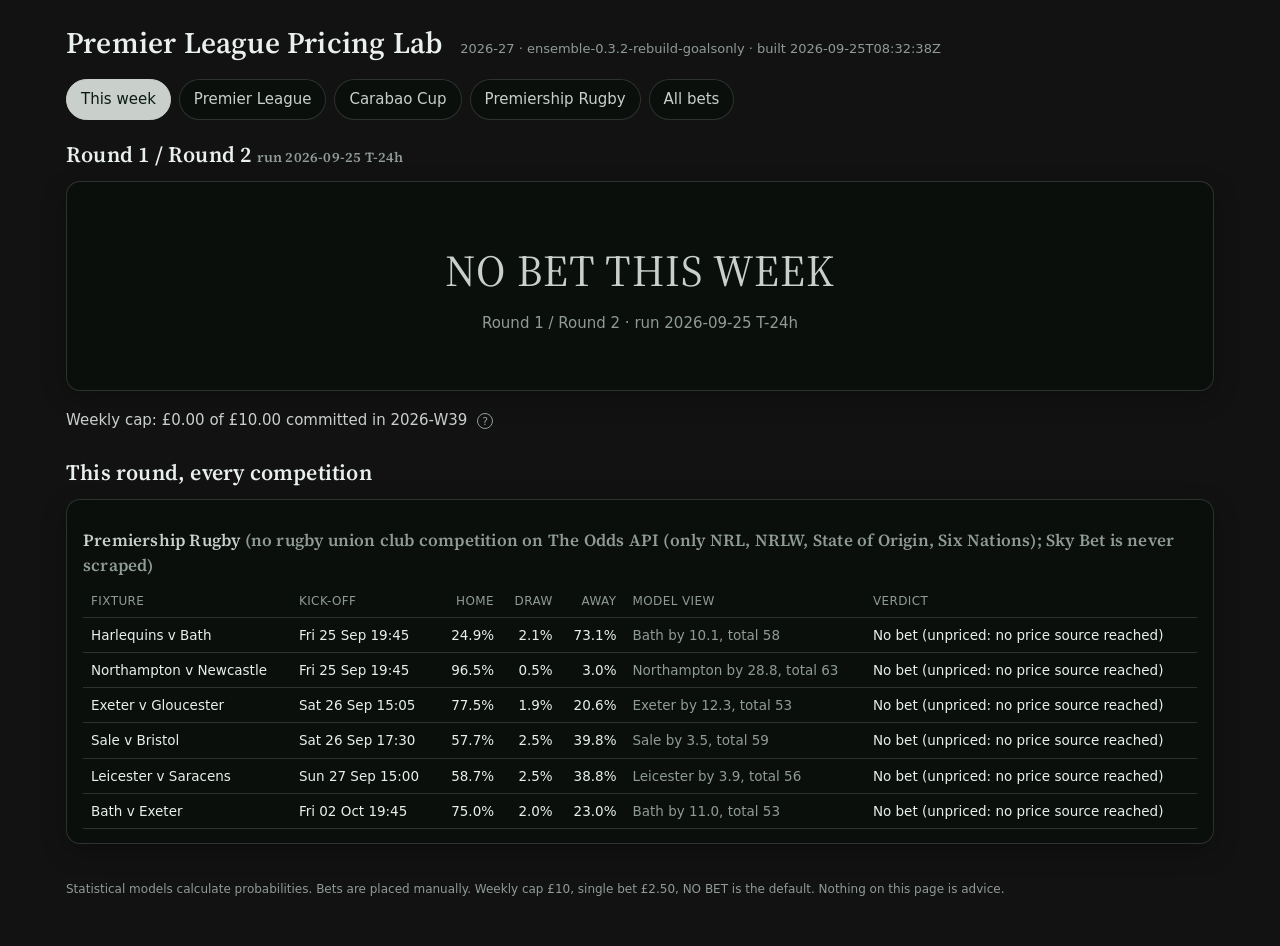
==== index.html @ 46e71b4b "Site build 2026-09-25 T-24h r3" ====
<!doctype html><html lang="en"><head><meta charset="utf-8"><meta name="viewport" content="width=device-width,initial-scale=1,viewport-fit=cover">
<title>This week · Pricing Lab</title><link rel="preconnect" href="https://fonts.googleapis.com"><link rel="preconnect" href="https://fonts.gstatic.com" crossorigin>
<link href="https://fonts.googleapis.com/css2?family=Source+Serif+4:wght@400;600&display=swap" rel="stylesheet"><link rel="stylesheet" href="styles.css">
<link rel="manifest" href="manifest.webmanifest"><meta name="theme-color" content="#0d2318"></head><body><div class="wrap">
<header><h1>Premier League Pricing Lab</h1><span class="sub">2026-27 · ensemble-0.3.2-rebuild-goalsonly · built 2026-09-25T08:32:38Z</span></header>
<nav class="top"><a href="index.html" class="active">This week</a><a href="premier-league.html" class="">Premier League</a><a href="carabao-cup.html" class="">Carabao Cup</a><a href="premiership-rugby.html" class="">Premiership Rugby</a><a href="all-bets.html" class="">All bets</a></nav><h2 class="front-title">Round 1 / Round 2 <span class="dim" style="font-size:14px">run 2026-09-25 T-24h</span></h2><div class="card nobet"><div class="nobet-big">NO BET THIS WEEK</div><div class="nobet-sub">Round 1 / Round 2 · run 2026-09-25 T-24h</div></div><p class="capline">Weekly cap: £0.00 of £10.00 committed in 2026-W39 <span class="help" data-tip="GBP 10 across all competitions per week, GBP 2.50 per strict bet. NO BET is the default.">?</span></p><h2>This round, every competition</h2><div class="card"><h3>Premiership Rugby <span class="dim">(no rugby union club competition on The Odds API (only NRL, NRLW, State of Origin, Six Nations); Sky Bet is never scraped)</span></h3><div class="scroll"><table><thead><tr><th>Fixture</th><th>Kick-off</th><th class="num">Home</th><th class="num">Draw</th><th class="num">Away</th><th>Model view</th><th>Verdict</th></tr></thead><tbody><tr><td>Harlequins v Bath</td><td>Fri 25 Sep 19:45</td><td class="num">24.9%</td><td class="num">2.1%</td><td class="num">73.1%</td><td class="dim">Bath by 10.1, total 58</td><td>No bet (unpriced: no price source reached)</td></tr><tr><td>Northampton v Newcastle</td><td>Fri 25 Sep 19:45</td><td class="num">96.5%</td><td class="num">0.5%</td><td class="num">3.0%</td><td class="dim">Northampton by 28.8, total 63</td><td>No bet (unpriced: no price source reached)</td></tr><tr><td>Exeter v Gloucester</td><td>Sat 26 Sep 15:05</td><td class="num">77.5%</td><td class="num">1.9%</td><td class="num">20.6%</td><td class="dim">Exeter by 12.3, total 53</td><td>No bet (unpriced: no price source reached)</td></tr><tr><td>Sale v Bristol</td><td>Sat 26 Sep 17:30</td><td class="num">57.7%</td><td class="num">2.5%</td><td class="num">39.8%</td><td class="dim">Sale by 3.5, total 59</td><td>No bet (unpriced: no price source reached)</td></tr><tr><td>Leicester v Saracens</td><td>Sun 27 Sep 15:00</td><td class="num">58.7%</td><td class="num">2.5%</td><td class="num">38.8%</td><td class="dim">Leicester by 3.9, total 56</td><td>No bet (unpriced: no price source reached)</td></tr><tr><td>Bath v Exeter</td><td>Fri 02 Oct 19:45</td><td class="num">75.0%</td><td class="num">2.0%</td><td class="num">23.0%</td><td class="dim">Bath by 11.0, total 53</td><td>No bet (unpriced: no price source reached)</td></tr></tbody></table></div></div>
<footer>Statistical models calculate probabilities. Bets are placed manually. Weekly cap £10, single bet £2.50, NO BET is the default. Nothing on this page is advice.</footer>
</div><script src="app.js"></script></body></html>
---- styles.css ----
:root{--bg:#0d2318;--glow:#1f7a4d;--card:rgba(8,14,11,.72);--card2:rgba(20,28,24,.85);--silver:#c9cfcb;--silver-dim:#8f9b95;--line:rgba(201,207,203,.18);
--green:#2ecc71;--amber:#f0b429;--grey:#6c7a74;--red:#e0604f;--ink:#e9efec;--serif:'Source Serif 4',Georgia,serif;--sans:system-ui,-apple-system,'Segoe UI',sans-serif}
*{box-sizing:border-box}html{color-scheme:dark}
body{margin:0;background:var(--bg) radial-gradient(1200px 600px at 20% -10%,rgba(46,204,113,.28),transparent 60%),
radial-gradient(900px 500px at 100% 20%,rgba(31,122,77,.35),transparent 60%);background-attachment:fixed;color:var(--ink);font:15px/1.5 var(--sans);padding-block:env(safe-area-inset-top,0px) env(safe-area-inset-bottom,0px)}
.wrap{max-width:1180px;margin:0 auto;padding:20px 16px 48px}
h1,h2,h3{font-family:var(--serif);font-weight:600;letter-spacing:.2px;margin:0}
h1{font-size:30px}h2{font-size:22px;margin:24px 0 10px}h3{font-size:17px;margin:14px 0 6px;color:var(--silver)}
header{display:flex;flex-wrap:wrap;align-items:baseline;gap:8px 18px;margin-bottom:14px}
header .sub{color:var(--silver-dim);font-size:13px}
nav.top{display:flex;flex-wrap:wrap;gap:8px;margin:10px 0 18px}
nav.top a{color:var(--silver);text-decoration:none;padding:8px 14px;border:1px solid var(--line);border-radius:999px;background:var(--card)}
nav.top a.active{background:var(--silver);color:#0b1a12;border-color:var(--silver)}
.tabs{display:flex;flex-wrap:wrap;gap:6px;border-bottom:1px solid var(--line);padding-bottom:8px;margin-bottom:16px}
.tabs button{background:transparent;border:1px solid transparent;color:var(--silver-dim);font:inherit;padding:6px 12px;border-radius:8px;cursor:pointer}
.tabs button.active{color:var(--ink);border-color:var(--line);background:var(--card2)}
.panel{display:none}.panel.active{display:block}
.card{background:var(--card);border:1px solid var(--line);border-radius:14px;padding:14px 16px;margin:10px 0;box-shadow:0 8px 24px rgba(0,0,0,.25)}
.grid{display:grid;grid-template-columns:repeat(auto-fill,minmax(300px,1fr));gap:12px}
.fixture{display:grid;grid-template-columns:1fr auto 1fr;align-items:center;gap:8px;text-align:center}
.team{display:flex;flex-direction:column;align-items:center;gap:6px;font-family:var(--serif);font-size:16px}
.crest{width:56px;height:56px;object-fit:contain;filter:drop-shadow(0 2px 6px rgba(0,0,0,.5))}
.badge{width:56px;height:56px;border-radius:50%;background:var(--card2);border:1px solid var(--line);display:grid;place-items:center;font-family:var(--serif);color:var(--silver)}
.ko{color:var(--silver-dim);font-size:12px}
.probs{display:flex;justify-content:space-around;margin-top:10px;font-variant-numeric:tabular-nums}
.probs div{text-align:center}.probs .lbl{font-size:11px;color:var(--silver-dim);letter-spacing:.5px;text-transform:uppercase}
.probs .v{font-size:18px;font-family:var(--serif)}.probs .o{font-size:12px;color:var(--silver-dim)}
.verdict{margin-top:10px;padding:8px 10px;border-radius:10px;font-size:13px;border:1px solid var(--line);background:rgba(108,122,116,.18);color:var(--silver)}
.verdict.strict{background:rgba(46,204,113,.16);border-color:rgba(46,204,113,.55);color:#dff8e8}
.verdict.fun{background:rgba(46,204,113,.10);border-color:rgba(46,204,113,.35);color:#dff8e8}
.verdict.kill{background:rgba(240,180,41,.14);border-color:rgba(240,180,41,.55);color:#fff1cc}
.verdict b{font-weight:600}.tag{display:inline-block;font-size:11px;padding:1px 7px;border-radius:999px;border:1px solid var(--line);color:var(--silver-dim);margin-left:6px;vertical-align:middle}
.betcard{border-left:4px solid var(--green)}
table{width:100%;border-collapse:collapse;font-size:13.5px;font-variant-numeric:tabular-nums}
th,td{padding:7px 8px;border-bottom:1px solid var(--line);text-align:left;vertical-align:top}th{color:var(--silver-dim);font-weight:500;font-size:12px;letter-spacing:.4px;text-transform:uppercase}
td.num,th.num{text-align:right}.scroll{overflow-x:auto}
.help{display:inline-grid;place-items:center;width:16px;height:16px;border-radius:50%;border:1px solid var(--silver-dim);color:var(--silver-dim);font-size:11px;margin-left:5px;cursor:help;position:relative;vertical-align:middle}
.help:hover::after{content:attr(data-tip);position:absolute;left:20px;top:-6px;z-index:5;width:260px;background:#0b1a12;border:1px solid var(--line);border-radius:8px;padding:8px 10px;font-size:12px;line-height:1.4;color:var(--ink);text-align:left;font-weight:400}
.pos{color:var(--green)}.neg{color:var(--red)}.dim{color:var(--silver-dim)}
.stat{display:flex;flex-wrap:wrap;gap:12px}.stat .card{flex:1 1 160px;margin:0}.stat .k{font-size:12px;color:var(--silver-dim);text-transform:uppercase;letter-spacing:.4px}.stat .v{font-family:var(--serif);font-size:24px}
.meter{height:10px;border-radius:6px;background:rgba(201,207,203,.12);overflow:hidden;margin-top:6px}.meter i{display:block;height:100%;background:var(--green)}
svg.chart{width:100%;height:auto;max-width:720px}
.front-title{margin-top:6px}.front-grid{grid-template-columns:repeat(auto-fill,minmax(340px,1fr))}
.front-card{padding:18px 20px}.front-card.strict{border-color:rgba(46,204,113,.55);background:linear-gradient(180deg,rgba(46,204,113,.12),var(--card))}
.front-card.fun{border-color:rgba(46,204,113,.35)}.front-card.kill{border-color:rgba(240,180,41,.55);background:linear-gradient(180deg,rgba(240,180,41,.10),var(--card))}
.front-kind{font-size:12px;letter-spacing:1.2px;text-transform:uppercase;color:var(--silver);font-weight:600}
.front-fixture{display:flex;align-items:center;gap:10px;font-family:var(--serif);font-size:22px;margin:10px 0 2px}
.front-pick{font-family:var(--serif);font-size:30px;margin:8px 0 6px}
.front-row{display:flex;flex-wrap:wrap;gap:8px 22px;font-size:15px;margin-top:6px}.front-row b{font-family:var(--serif);font-size:19px}
.nobet{text-align:center;padding:56px 20px}.nobet-big{font-family:var(--serif);font-size:44px;letter-spacing:1px;color:var(--silver)}.nobet-sub{color:var(--silver-dim);margin-top:8px;font-size:15px}
.capline{color:var(--silver);margin-top:18px}
@media (max-width:520px){.front-pick{font-size:24px}.nobet-big{font-size:32px}}
footer{margin-top:36px;color:var(--silver-dim);font-size:12px}
@media (max-width:520px){.fixture{grid-template-columns:1fr auto 1fr}.crest,.badge{width:44px;height:44px}}
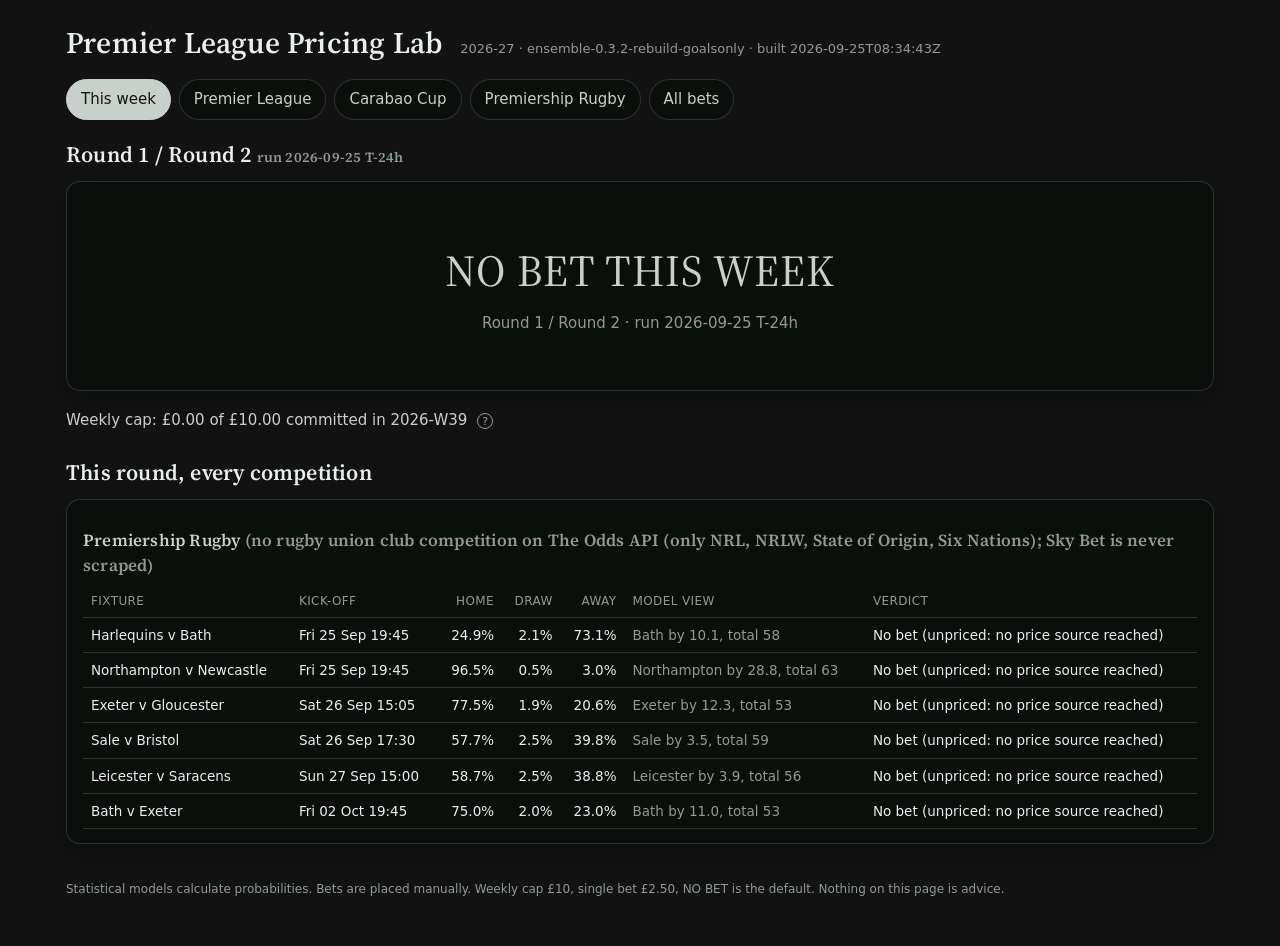
==== commit 02e77574: "Site build 2026-09-25T08:34:43Z" ====
--- a/index.html
+++ b/index.html
@@ -2,7 +2,7 @@
 <title>This week · Pricing Lab</title><link rel="preconnect" href="https://fonts.googleapis.com"><link rel="preconnect" href="https://fonts.gstatic.com" crossorigin>
 <link href="https://fonts.googleapis.com/css2?family=Source+Serif+4:wght@400;600&display=swap" rel="stylesheet"><link rel="stylesheet" href="styles.css">
 <link rel="manifest" href="manifest.webmanifest"><meta name="theme-color" content="#0d2318"></head><body><div class="wrap">
-<header><h1>Premier League Pricing Lab</h1><span class="sub">2026-27 · ensemble-0.3.2-rebuild-goalsonly · built 2026-09-25T08:32:38Z</span></header>
+<header><h1>Premier League Pricing Lab</h1><span class="sub">2026-27 · ensemble-0.3.2-rebuild-goalsonly · built 2026-09-25T08:34:43Z</span></header>
 <nav class="top"><a href="index.html" class="active">This week</a><a href="premier-league.html" class="">Premier League</a><a href="carabao-cup.html" class="">Carabao Cup</a><a href="premiership-rugby.html" class="">Premiership Rugby</a><a href="all-bets.html" class="">All bets</a></nav><h2 class="front-title">Round 1 / Round 2 <span class="dim" style="font-size:14px">run 2026-09-25 T-24h</span></h2><div class="card nobet"><div class="nobet-big">NO BET THIS WEEK</div><div class="nobet-sub">Round 1 / Round 2 · run 2026-09-25 T-24h</div></div><p class="capline">Weekly cap: £0.00 of £10.00 committed in 2026-W39 <span class="help" data-tip="GBP 10 across all competitions per week, GBP 2.50 per strict bet. NO BET is the default.">?</span></p><h2>This round, every competition</h2><div class="card"><h3>Premiership Rugby <span class="dim">(no rugby union club competition on The Odds API (only NRL, NRLW, State of Origin, Six Nations); Sky Bet is never scraped)</span></h3><div class="scroll"><table><thead><tr><th>Fixture</th><th>Kick-off</th><th class="num">Home</th><th class="num">Draw</th><th class="num">Away</th><th>Model view</th><th>Verdict</th></tr></thead><tbody><tr><td>Harlequins v Bath</td><td>Fri 25 Sep 19:45</td><td class="num">24.9%</td><td class="num">2.1%</td><td class="num">73.1%</td><td class="dim">Bath by 10.1, total 58</td><td>No bet (unpriced: no price source reached)</td></tr><tr><td>Northampton v Newcastle</td><td>Fri 25 Sep 19:45</td><td class="num">96.5%</td><td class="num">0.5%</td><td class="num">3.0%</td><td class="dim">Northampton by 28.8, total 63</td><td>No bet (unpriced: no price source reached)</td></tr><tr><td>Exeter v Gloucester</td><td>Sat 26 Sep 15:05</td><td class="num">77.5%</td><td class="num">1.9%</td><td class="num">20.6%</td><td class="dim">Exeter by 12.3, total 53</td><td>No bet (unpriced: no price source reached)</td></tr><tr><td>Sale v Bristol</td><td>Sat 26 Sep 17:30</td><td class="num">57.7%</td><td class="num">2.5%</td><td class="num">39.8%</td><td class="dim">Sale by 3.5, total 59</td><td>No bet (unpriced: no price source reached)</td></tr><tr><td>Leicester v Saracens</td><td>Sun 27 Sep 15:00</td><td class="num">58.7%</td><td class="num">2.5%</td><td class="num">38.8%</td><td class="dim">Leicester by 3.9, total 56</td><td>No bet (unpriced: no price source reached)</td></tr><tr><td>Bath v Exeter</td><td>Fri 02 Oct 19:45</td><td class="num">75.0%</td><td class="num">2.0%</td><td class="num">23.0%</td><td class="dim">Bath by 11.0, total 53</td><td>No bet (unpriced: no price source reached)</td></tr></tbody></table></div></div>
 <footer>Statistical models calculate probabilities. Bets are placed manually. Weekly cap £10, single bet £2.50, NO BET is the default. Nothing on this page is advice.</footer>
 </div><script src="app.js"></script></body></html>
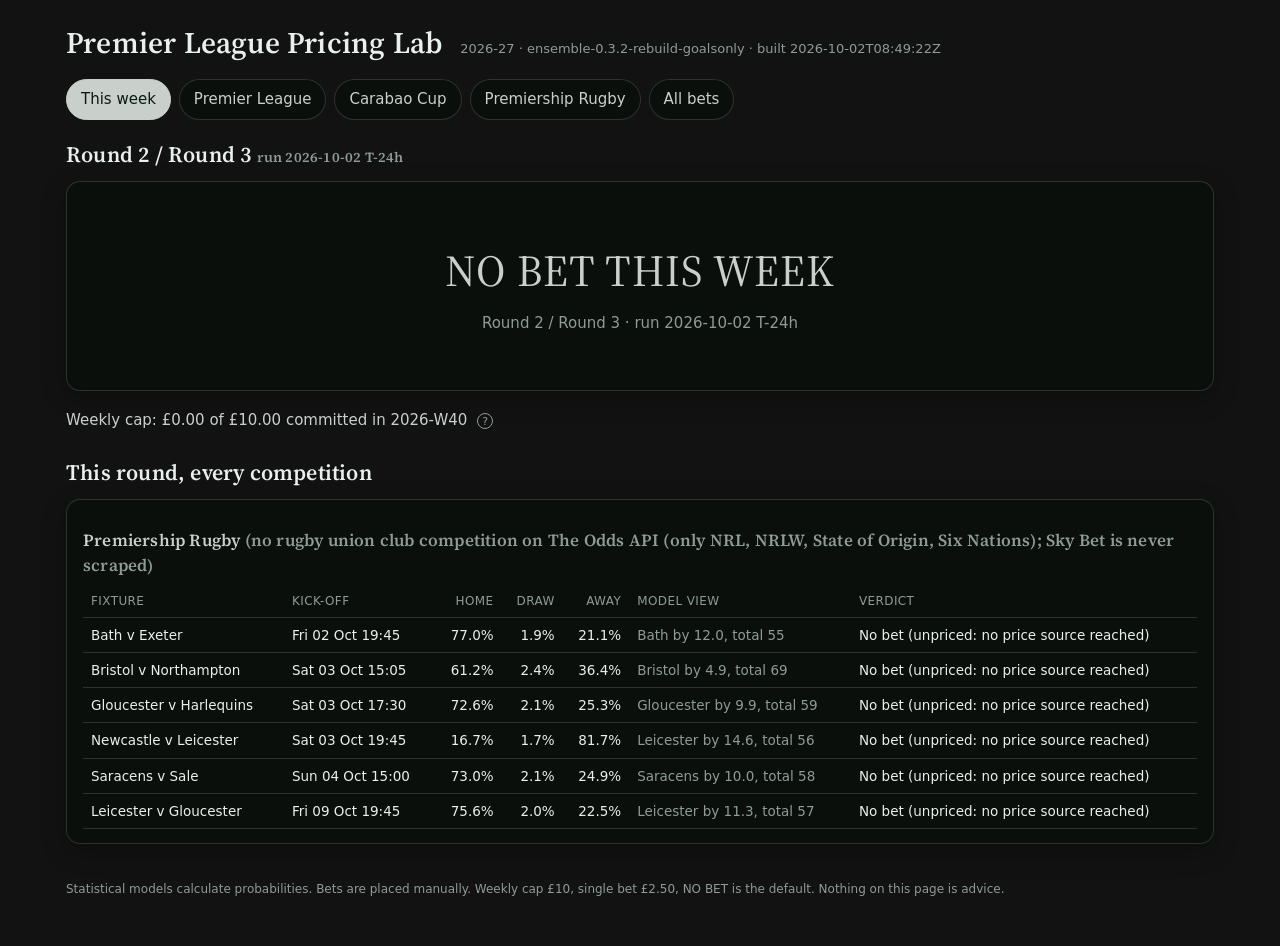
==== commit 129d37ed: "Site build 2026-10-02 T-24h r4" ====
--- a/index.html
+++ b/index.html
@@ -2,7 +2,7 @@
 <title>This week · Pricing Lab</title><link rel="preconnect" href="https://fonts.googleapis.com"><link rel="preconnect" href="https://fonts.gstatic.com" crossorigin>
 <link href="https://fonts.googleapis.com/css2?family=Source+Serif+4:wght@400;600&display=swap" rel="stylesheet"><link rel="stylesheet" href="styles.css">
 <link rel="manifest" href="manifest.webmanifest"><meta name="theme-color" content="#0d2318"></head><body><div class="wrap">
-<header><h1>Premier League Pricing Lab</h1><span class="sub">2026-27 · ensemble-0.3.2-rebuild-goalsonly · built 2026-09-25T08:34:43Z</span></header>
-<nav class="top"><a href="index.html" class="active">This week</a><a href="premier-league.html" class="">Premier League</a><a href="carabao-cup.html" class="">Carabao Cup</a><a href="premiership-rugby.html" class="">Premiership Rugby</a><a href="all-bets.html" class="">All bets</a></nav><h2 class="front-title">Round 1 / Round 2 <span class="dim" style="font-size:14px">run 2026-09-25 T-24h</span></h2><div class="card nobet"><div class="nobet-big">NO BET THIS WEEK</div><div class="nobet-sub">Round 1 / Round 2 · run 2026-09-25 T-24h</div></div><p class="capline">Weekly cap: £0.00 of £10.00 committed in 2026-W39 <span class="help" data-tip="GBP 10 across all competitions per week, GBP 2.50 per strict bet. NO BET is the default.">?</span></p><h2>This round, every competition</h2><div class="card"><h3>Premiership Rugby <span class="dim">(no rugby union club competition on The Odds API (only NRL, NRLW, State of Origin, Six Nations); Sky Bet is never scraped)</span></h3><div class="scroll"><table><thead><tr><th>Fixture</th><th>Kick-off</th><th class="num">Home</th><th class="num">Draw</th><th class="num">Away</th><th>Model view</th><th>Verdict</th></tr></thead><tbody><tr><td>Harlequins v Bath</td><td>Fri 25 Sep 19:45</td><td class="num">24.9%</td><td class="num">2.1%</td><td class="num">73.1%</td><td class="dim">Bath by 10.1, total 58</td><td>No bet (unpriced: no price source reached)</td></tr><tr><td>Northampton v Newcastle</td><td>Fri 25 Sep 19:45</td><td class="num">96.5%</td><td class="num">0.5%</td><td class="num">3.0%</td><td class="dim">Northampton by 28.8, total 63</td><td>No bet (unpriced: no price source reached)</td></tr><tr><td>Exeter v Gloucester</td><td>Sat 26 Sep 15:05</td><td class="num">77.5%</td><td class="num">1.9%</td><td class="num">20.6%</td><td class="dim">Exeter by 12.3, total 53</td><td>No bet (unpriced: no price source reached)</td></tr><tr><td>Sale v Bristol</td><td>Sat 26 Sep 17:30</td><td class="num">57.7%</td><td class="num">2.5%</td><td class="num">39.8%</td><td class="dim">Sale by 3.5, total 59</td><td>No bet (unpriced: no price source reached)</td></tr><tr><td>Leicester v Saracens</td><td>Sun 27 Sep 15:00</td><td class="num">58.7%</td><td class="num">2.5%</td><td class="num">38.8%</td><td class="dim">Leicester by 3.9, total 56</td><td>No bet (unpriced: no price source reached)</td></tr><tr><td>Bath v Exeter</td><td>Fri 02 Oct 19:45</td><td class="num">75.0%</td><td class="num">2.0%</td><td class="num">23.0%</td><td class="dim">Bath by 11.0, total 53</td><td>No bet (unpriced: no price source reached)</td></tr></tbody></table></div></div>
+<header><h1>Premier League Pricing Lab</h1><span class="sub">2026-27 · ensemble-0.3.2-rebuild-goalsonly · built 2026-10-02T08:49:22Z</span></header>
+<nav class="top"><a href="index.html" class="active">This week</a><a href="premier-league.html" class="">Premier League</a><a href="carabao-cup.html" class="">Carabao Cup</a><a href="premiership-rugby.html" class="">Premiership Rugby</a><a href="all-bets.html" class="">All bets</a></nav><h2 class="front-title">Round 2 / Round 3 <span class="dim" style="font-size:14px">run 2026-10-02 T-24h</span></h2><div class="card nobet"><div class="nobet-big">NO BET THIS WEEK</div><div class="nobet-sub">Round 2 / Round 3 · run 2026-10-02 T-24h</div></div><p class="capline">Weekly cap: £0.00 of £10.00 committed in 2026-W40 <span class="help" data-tip="GBP 10 across all competitions per week, GBP 2.50 per strict bet. NO BET is the default.">?</span></p><h2>This round, every competition</h2><div class="card"><h3>Premiership Rugby <span class="dim">(no rugby union club competition on The Odds API (only NRL, NRLW, State of Origin, Six Nations); Sky Bet is never scraped)</span></h3><div class="scroll"><table><thead><tr><th>Fixture</th><th>Kick-off</th><th class="num">Home</th><th class="num">Draw</th><th class="num">Away</th><th>Model view</th><th>Verdict</th></tr></thead><tbody><tr><td>Bath v Exeter</td><td>Fri 02 Oct 19:45</td><td class="num">77.0%</td><td class="num">1.9%</td><td class="num">21.1%</td><td class="dim">Bath by 12.0, total 55</td><td>No bet (unpriced: no price source reached)</td></tr><tr><td>Bristol v Northampton</td><td>Sat 03 Oct 15:05</td><td class="num">61.2%</td><td class="num">2.4%</td><td class="num">36.4%</td><td class="dim">Bristol by 4.9, total 69</td><td>No bet (unpriced: no price source reached)</td></tr><tr><td>Gloucester v Harlequins</td><td>Sat 03 Oct 17:30</td><td class="num">72.6%</td><td class="num">2.1%</td><td class="num">25.3%</td><td class="dim">Gloucester by 9.9, total 59</td><td>No bet (unpriced: no price source reached)</td></tr><tr><td>Newcastle v Leicester</td><td>Sat 03 Oct 19:45</td><td class="num">16.7%</td><td class="num">1.7%</td><td class="num">81.7%</td><td class="dim">Leicester by 14.6, total 56</td><td>No bet (unpriced: no price source reached)</td></tr><tr><td>Saracens v Sale</td><td>Sun 04 Oct 15:00</td><td class="num">73.0%</td><td class="num">2.1%</td><td class="num">24.9%</td><td class="dim">Saracens by 10.0, total 58</td><td>No bet (unpriced: no price source reached)</td></tr><tr><td>Leicester v Gloucester</td><td>Fri 09 Oct 19:45</td><td class="num">75.6%</td><td class="num">2.0%</td><td class="num">22.5%</td><td class="dim">Leicester by 11.3, total 57</td><td>No bet (unpriced: no price source reached)</td></tr></tbody></table></div></div>
 <footer>Statistical models calculate probabilities. Bets are placed manually. Weekly cap £10, single bet £2.50, NO BET is the default. Nothing on this page is advice.</footer>
 </div><script src="app.js"></script></body></html>
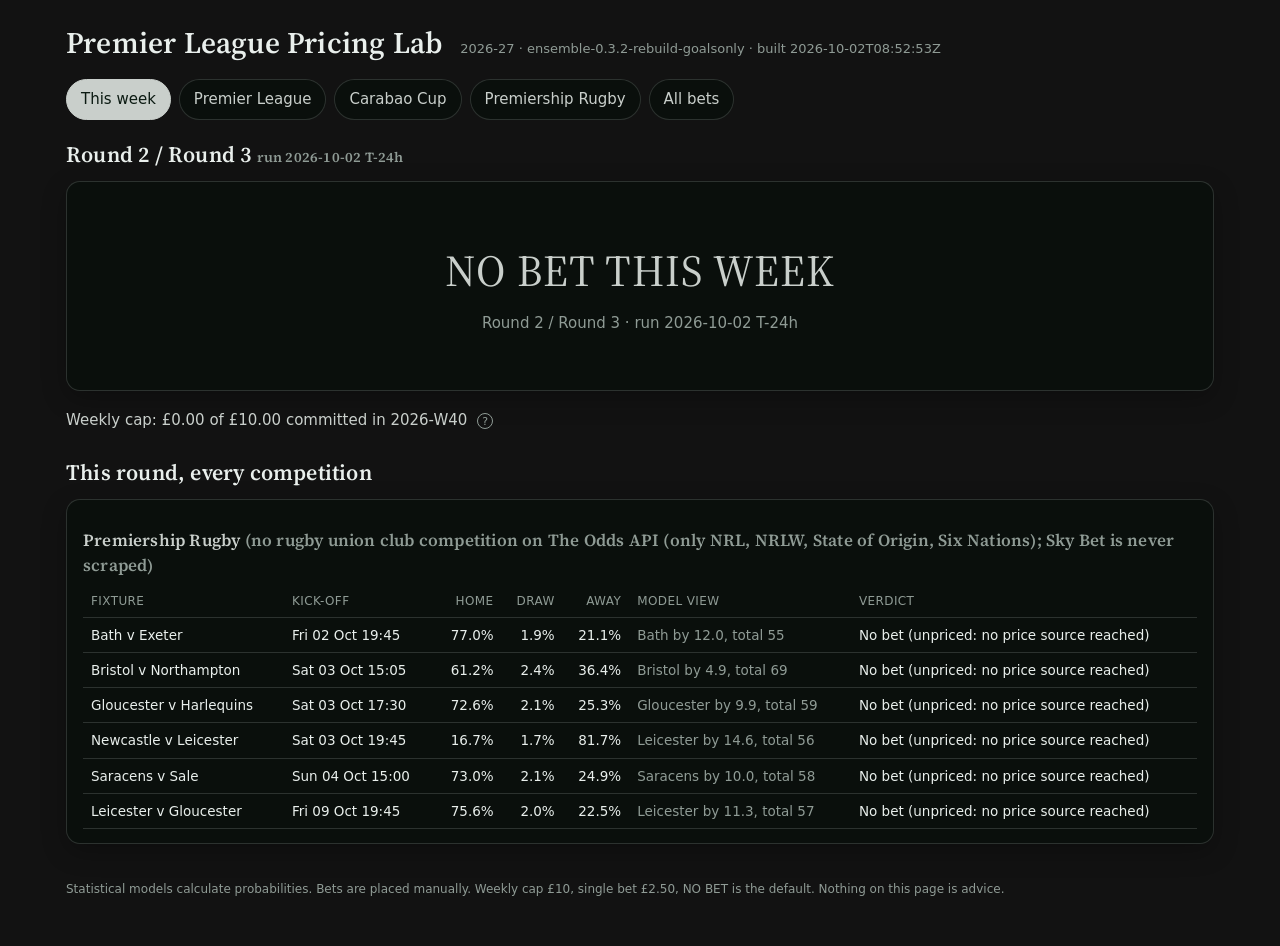
==== commit 12d153dc: "Site build 2026-10-02T08:52:53Z" ====
--- a/index.html
+++ b/index.html
@@ -2,7 +2,7 @@
 <title>This week · Pricing Lab</title><link rel="preconnect" href="https://fonts.googleapis.com"><link rel="preconnect" href="https://fonts.gstatic.com" crossorigin>
 <link href="https://fonts.googleapis.com/css2?family=Source+Serif+4:wght@400;600&display=swap" rel="stylesheet"><link rel="stylesheet" href="styles.css">
 <link rel="manifest" href="manifest.webmanifest"><meta name="theme-color" content="#0d2318"></head><body><div class="wrap">
-<header><h1>Premier League Pricing Lab</h1><span class="sub">2026-27 · ensemble-0.3.2-rebuild-goalsonly · built 2026-10-02T08:49:22Z</span></header>
+<header><h1>Premier League Pricing Lab</h1><span class="sub">2026-27 · ensemble-0.3.2-rebuild-goalsonly · built 2026-10-02T08:52:53Z</span></header>
 <nav class="top"><a href="index.html" class="active">This week</a><a href="premier-league.html" class="">Premier League</a><a href="carabao-cup.html" class="">Carabao Cup</a><a href="premiership-rugby.html" class="">Premiership Rugby</a><a href="all-bets.html" class="">All bets</a></nav><h2 class="front-title">Round 2 / Round 3 <span class="dim" style="font-size:14px">run 2026-10-02 T-24h</span></h2><div class="card nobet"><div class="nobet-big">NO BET THIS WEEK</div><div class="nobet-sub">Round 2 / Round 3 · run 2026-10-02 T-24h</div></div><p class="capline">Weekly cap: £0.00 of £10.00 committed in 2026-W40 <span class="help" data-tip="GBP 10 across all competitions per week, GBP 2.50 per strict bet. NO BET is the default.">?</span></p><h2>This round, every competition</h2><div class="card"><h3>Premiership Rugby <span class="dim">(no rugby union club competition on The Odds API (only NRL, NRLW, State of Origin, Six Nations); Sky Bet is never scraped)</span></h3><div class="scroll"><table><thead><tr><th>Fixture</th><th>Kick-off</th><th class="num">Home</th><th class="num">Draw</th><th class="num">Away</th><th>Model view</th><th>Verdict</th></tr></thead><tbody><tr><td>Bath v Exeter</td><td>Fri 02 Oct 19:45</td><td class="num">77.0%</td><td class="num">1.9%</td><td class="num">21.1%</td><td class="dim">Bath by 12.0, total 55</td><td>No bet (unpriced: no price source reached)</td></tr><tr><td>Bristol v Northampton</td><td>Sat 03 Oct 15:05</td><td class="num">61.2%</td><td class="num">2.4%</td><td class="num">36.4%</td><td class="dim">Bristol by 4.9, total 69</td><td>No bet (unpriced: no price source reached)</td></tr><tr><td>Gloucester v Harlequins</td><td>Sat 03 Oct 17:30</td><td class="num">72.6%</td><td class="num">2.1%</td><td class="num">25.3%</td><td class="dim">Gloucester by 9.9, total 59</td><td>No bet (unpriced: no price source reached)</td></tr><tr><td>Newcastle v Leicester</td><td>Sat 03 Oct 19:45</td><td class="num">16.7%</td><td class="num">1.7%</td><td class="num">81.7%</td><td class="dim">Leicester by 14.6, total 56</td><td>No bet (unpriced: no price source reached)</td></tr><tr><td>Saracens v Sale</td><td>Sun 04 Oct 15:00</td><td class="num">73.0%</td><td class="num">2.1%</td><td class="num">24.9%</td><td class="dim">Saracens by 10.0, total 58</td><td>No bet (unpriced: no price source reached)</td></tr><tr><td>Leicester v Gloucester</td><td>Fri 09 Oct 19:45</td><td class="num">75.6%</td><td class="num">2.0%</td><td class="num">22.5%</td><td class="dim">Leicester by 11.3, total 57</td><td>No bet (unpriced: no price source reached)</td></tr></tbody></table></div></div>
 <footer>Statistical models calculate probabilities. Bets are placed manually. Weekly cap £10, single bet £2.50, NO BET is the default. Nothing on this page is advice.</footer>
 </div><script src="app.js"></script></body></html>
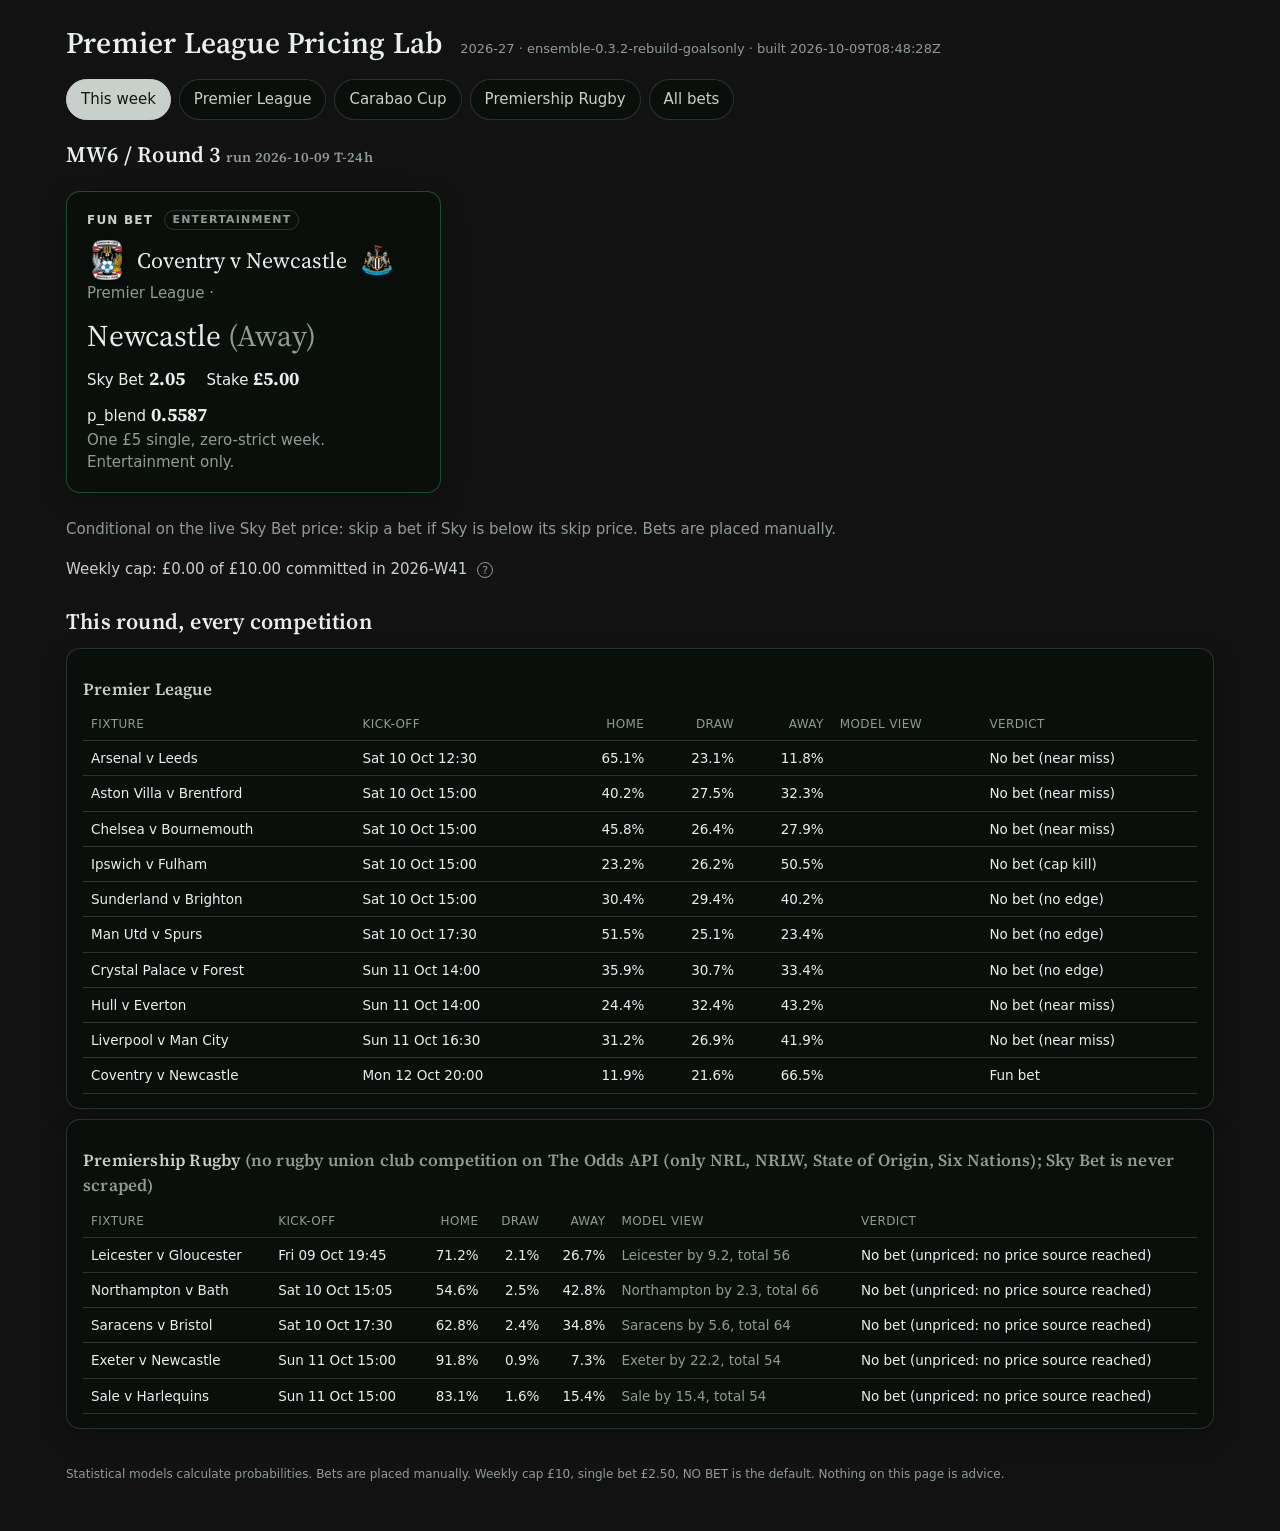
==== commit bbefec5d: "Site build 2026-10-09 T-24h r5" ====
--- a/index.html
+++ b/index.html
@@ -2,7 +2,7 @@
 <title>This week · Pricing Lab</title><link rel="preconnect" href="https://fonts.googleapis.com"><link rel="preconnect" href="https://fonts.gstatic.com" crossorigin>
 <link href="https://fonts.googleapis.com/css2?family=Source+Serif+4:wght@400;600&display=swap" rel="stylesheet"><link rel="stylesheet" href="styles.css">
 <link rel="manifest" href="manifest.webmanifest"><meta name="theme-color" content="#0d2318"></head><body><div class="wrap">
-<header><h1>Premier League Pricing Lab</h1><span class="sub">2026-27 · ensemble-0.3.2-rebuild-goalsonly · built 2026-10-02T08:52:53Z</span></header>
-<nav class="top"><a href="index.html" class="active">This week</a><a href="premier-league.html" class="">Premier League</a><a href="carabao-cup.html" class="">Carabao Cup</a><a href="premiership-rugby.html" class="">Premiership Rugby</a><a href="all-bets.html" class="">All bets</a></nav><h2 class="front-title">Round 2 / Round 3 <span class="dim" style="font-size:14px">run 2026-10-02 T-24h</span></h2><div class="card nobet"><div class="nobet-big">NO BET THIS WEEK</div><div class="nobet-sub">Round 2 / Round 3 · run 2026-10-02 T-24h</div></div><p class="capline">Weekly cap: £0.00 of £10.00 committed in 2026-W40 <span class="help" data-tip="GBP 10 across all competitions per week, GBP 2.50 per strict bet. NO BET is the default.">?</span></p><h2>This round, every competition</h2><div class="card"><h3>Premiership Rugby <span class="dim">(no rugby union club competition on The Odds API (only NRL, NRLW, State of Origin, Six Nations); Sky Bet is never scraped)</span></h3><div class="scroll"><table><thead><tr><th>Fixture</th><th>Kick-off</th><th class="num">Home</th><th class="num">Draw</th><th class="num">Away</th><th>Model view</th><th>Verdict</th></tr></thead><tbody><tr><td>Bath v Exeter</td><td>Fri 02 Oct 19:45</td><td class="num">77.0%</td><td class="num">1.9%</td><td class="num">21.1%</td><td class="dim">Bath by 12.0, total 55</td><td>No bet (unpriced: no price source reached)</td></tr><tr><td>Bristol v Northampton</td><td>Sat 03 Oct 15:05</td><td class="num">61.2%</td><td class="num">2.4%</td><td class="num">36.4%</td><td class="dim">Bristol by 4.9, total 69</td><td>No bet (unpriced: no price source reached)</td></tr><tr><td>Gloucester v Harlequins</td><td>Sat 03 Oct 17:30</td><td class="num">72.6%</td><td class="num">2.1%</td><td class="num">25.3%</td><td class="dim">Gloucester by 9.9, total 59</td><td>No bet (unpriced: no price source reached)</td></tr><tr><td>Newcastle v Leicester</td><td>Sat 03 Oct 19:45</td><td class="num">16.7%</td><td class="num">1.7%</td><td class="num">81.7%</td><td class="dim">Leicester by 14.6, total 56</td><td>No bet (unpriced: no price source reached)</td></tr><tr><td>Saracens v Sale</td><td>Sun 04 Oct 15:00</td><td class="num">73.0%</td><td class="num">2.1%</td><td class="num">24.9%</td><td class="dim">Saracens by 10.0, total 58</td><td>No bet (unpriced: no price source reached)</td></tr><tr><td>Leicester v Gloucester</td><td>Fri 09 Oct 19:45</td><td class="num">75.6%</td><td class="num">2.0%</td><td class="num">22.5%</td><td class="dim">Leicester by 11.3, total 57</td><td>No bet (unpriced: no price source reached)</td></tr></tbody></table></div></div>
+<header><h1>Premier League Pricing Lab</h1><span class="sub">2026-27 · ensemble-0.3.2-rebuild-goalsonly · built 2026-10-09T08:48:28Z</span></header>
+<nav class="top"><a href="index.html" class="active">This week</a><a href="premier-league.html" class="">Premier League</a><a href="carabao-cup.html" class="">Carabao Cup</a><a href="premiership-rugby.html" class="">Premiership Rugby</a><a href="all-bets.html" class="">All bets</a></nav><h2 class="front-title">MW6 / Round 3 <span class="dim" style="font-size:14px">run 2026-10-09 T-24h</span></h2><div class="grid front-grid"><div class="card front-card fun"><div class="front-kind">FUN BET <span class="tag">ENTERTAINMENT</span></div><div class="front-fixture"><img class="crest" alt="" src="[data-uri]" style="width:40px;height:40px;font-size:10px"> <span>Coventry v Newcastle</span> <img class="crest" alt="" src="[data-uri]" style="width:40px;height:40px;font-size:10px"></div><div class="dim">Premier League · </div><div class="front-pick">Newcastle <span class="dim">(Away)</span></div><div class="front-row"><span>Sky Bet <b>2.05</b></span><span>Stake <b>£5.00</b></span><span>p_blend <b>0.5587</b></span></div><div class="dim">One £5 single, zero-strict week. Entertainment only.</div></div></div><p class="dim">Conditional on the live Sky Bet price: skip a bet if Sky is below its skip price. Bets are placed manually.</p><p class="capline">Weekly cap: £0.00 of £10.00 committed in 2026-W41 <span class="help" data-tip="GBP 10 across all competitions per week, GBP 2.50 per strict bet. NO BET is the default.">?</span></p><h2>This round, every competition</h2><div class="card"><h3>Premier League</h3><div class="scroll"><table><thead><tr><th>Fixture</th><th>Kick-off</th><th class="num">Home</th><th class="num">Draw</th><th class="num">Away</th><th>Model view</th><th>Verdict</th></tr></thead><tbody><tr><td>Arsenal v Leeds</td><td>Sat 10 Oct 12:30</td><td class="num">65.1%</td><td class="num">23.1%</td><td class="num">11.8%</td><td class="dim"></td><td>No bet (near miss)</td></tr><tr><td>Aston Villa v Brentford</td><td>Sat 10 Oct 15:00</td><td class="num">40.2%</td><td class="num">27.5%</td><td class="num">32.3%</td><td class="dim"></td><td>No bet (near miss)</td></tr><tr><td>Chelsea v Bournemouth</td><td>Sat 10 Oct 15:00</td><td class="num">45.8%</td><td class="num">26.4%</td><td class="num">27.9%</td><td class="dim"></td><td>No bet (near miss)</td></tr><tr><td>Ipswich v Fulham</td><td>Sat 10 Oct 15:00</td><td class="num">23.2%</td><td class="num">26.2%</td><td class="num">50.5%</td><td class="dim"></td><td>No bet (cap kill)</td></tr><tr><td>Sunderland v Brighton</td><td>Sat 10 Oct 15:00</td><td class="num">30.4%</td><td class="num">29.4%</td><td class="num">40.2%</td><td class="dim"></td><td>No bet (no edge)</td></tr><tr><td>Man Utd v Spurs</td><td>Sat 10 Oct 17:30</td><td class="num">51.5%</td><td class="num">25.1%</td><td class="num">23.4%</td><td class="dim"></td><td>No bet (no edge)</td></tr><tr><td>Crystal Palace v Forest</td><td>Sun 11 Oct 14:00</td><td class="num">35.9%</td><td class="num">30.7%</td><td class="num">33.4%</td><td class="dim"></td><td>No bet (no edge)</td></tr><tr><td>Hull v Everton</td><td>Sun 11 Oct 14:00</td><td class="num">24.4%</td><td class="num">32.4%</td><td class="num">43.2%</td><td class="dim"></td><td>No bet (near miss)</td></tr><tr><td>Liverpool v Man City</td><td>Sun 11 Oct 16:30</td><td class="num">31.2%</td><td class="num">26.9%</td><td class="num">41.9%</td><td class="dim"></td><td>No bet (near miss)</td></tr><tr><td>Coventry v Newcastle</td><td>Mon 12 Oct 20:00</td><td class="num">11.9%</td><td class="num">21.6%</td><td class="num">66.5%</td><td class="dim"></td><td>Fun bet</td></tr></tbody></table></div></div><div class="card"><h3>Premiership Rugby <span class="dim">(no rugby union club competition on The Odds API (only NRL, NRLW, State of Origin, Six Nations); Sky Bet is never scraped)</span></h3><div class="scroll"><table><thead><tr><th>Fixture</th><th>Kick-off</th><th class="num">Home</th><th class="num">Draw</th><th class="num">Away</th><th>Model view</th><th>Verdict</th></tr></thead><tbody><tr><td>Leicester v Gloucester</td><td>Fri 09 Oct 19:45</td><td class="num">71.2%</td><td class="num">2.1%</td><td class="num">26.7%</td><td class="dim">Leicester by 9.2, total 56</td><td>No bet (unpriced: no price source reached)</td></tr><tr><td>Northampton v Bath</td><td>Sat 10 Oct 15:05</td><td class="num">54.6%</td><td class="num">2.5%</td><td class="num">42.8%</td><td class="dim">Northampton by 2.3, total 66</td><td>No bet (unpriced: no price source reached)</td></tr><tr><td>Saracens v Bristol</td><td>Sat 10 Oct 17:30</td><td class="num">62.8%</td><td class="num">2.4%</td><td class="num">34.8%</td><td class="dim">Saracens by 5.6, total 64</td><td>No bet (unpriced: no price source reached)</td></tr><tr><td>Exeter v Newcastle</td><td>Sun 11 Oct 15:00</td><td class="num">91.8%</td><td class="num">0.9%</td><td class="num">7.3%</td><td class="dim">Exeter by 22.2, total 54</td><td>No bet (unpriced: no price source reached)</td></tr><tr><td>Sale v Harlequins</td><td>Sun 11 Oct 15:00</td><td class="num">83.1%</td><td class="num">1.6%</td><td class="num">15.4%</td><td class="dim">Sale by 15.4, total 54</td><td>No bet (unpriced: no price source reached)</td></tr></tbody></table></div></div>
 <footer>Statistical models calculate probabilities. Bets are placed manually. Weekly cap £10, single bet £2.50, NO BET is the default. Nothing on this page is advice.</footer>
 </div><script src="app.js"></script></body></html>
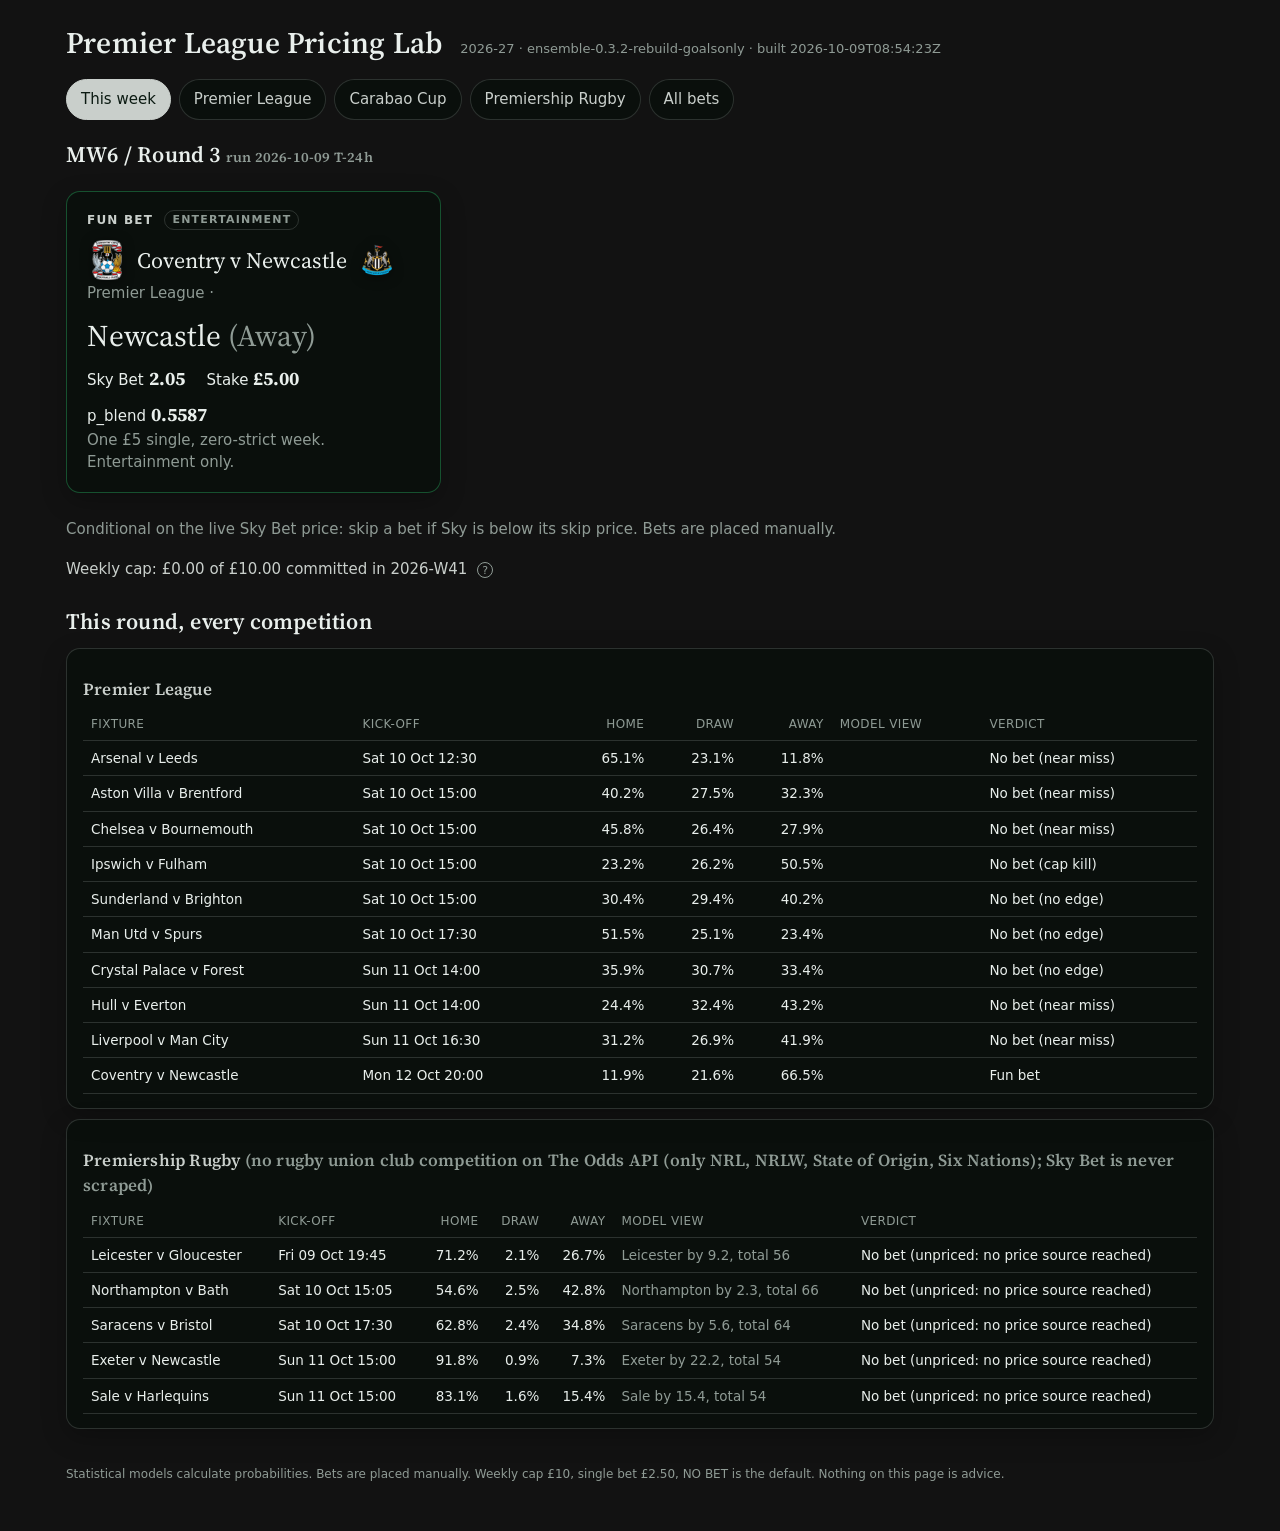
==== commit 34ed8e01: "Site build 2026-10-09T08:54:23Z" ====
--- a/index.html
+++ b/index.html
@@ -2,7 +2,7 @@
 <title>This week · Pricing Lab</title><link rel="preconnect" href="https://fonts.googleapis.com"><link rel="preconnect" href="https://fonts.gstatic.com" crossorigin>
 <link href="https://fonts.googleapis.com/css2?family=Source+Serif+4:wght@400;600&display=swap" rel="stylesheet"><link rel="stylesheet" href="styles.css">
 <link rel="manifest" href="manifest.webmanifest"><meta name="theme-color" content="#0d2318"></head><body><div class="wrap">
-<header><h1>Premier League Pricing Lab</h1><span class="sub">2026-27 · ensemble-0.3.2-rebuild-goalsonly · built 2026-10-09T08:48:28Z</span></header>
+<header><h1>Premier League Pricing Lab</h1><span class="sub">2026-27 · ensemble-0.3.2-rebuild-goalsonly · built 2026-10-09T08:54:23Z</span></header>
 <nav class="top"><a href="index.html" class="active">This week</a><a href="premier-league.html" class="">Premier League</a><a href="carabao-cup.html" class="">Carabao Cup</a><a href="premiership-rugby.html" class="">Premiership Rugby</a><a href="all-bets.html" class="">All bets</a></nav><h2 class="front-title">MW6 / Round 3 <span class="dim" style="font-size:14px">run 2026-10-09 T-24h</span></h2><div class="grid front-grid"><div class="card front-card fun"><div class="front-kind">FUN BET <span class="tag">ENTERTAINMENT</span></div><div class="front-fixture"><img class="crest" alt="" src="[data-uri]" style="width:40px;height:40px;font-size:10px"> <span>Coventry v Newcastle</span> <img class="crest" alt="" src="[data-uri]" style="width:40px;height:40px;font-size:10px"></div><div class="dim">Premier League · </div><div class="front-pick">Newcastle <span class="dim">(Away)</span></div><div class="front-row"><span>Sky Bet <b>2.05</b></span><span>Stake <b>£5.00</b></span><span>p_blend <b>0.5587</b></span></div><div class="dim">One £5 single, zero-strict week. Entertainment only.</div></div></div><p class="dim">Conditional on the live Sky Bet price: skip a bet if Sky is below its skip price. Bets are placed manually.</p><p class="capline">Weekly cap: £0.00 of £10.00 committed in 2026-W41 <span class="help" data-tip="GBP 10 across all competitions per week, GBP 2.50 per strict bet. NO BET is the default.">?</span></p><h2>This round, every competition</h2><div class="card"><h3>Premier League</h3><div class="scroll"><table><thead><tr><th>Fixture</th><th>Kick-off</th><th class="num">Home</th><th class="num">Draw</th><th class="num">Away</th><th>Model view</th><th>Verdict</th></tr></thead><tbody><tr><td>Arsenal v Leeds</td><td>Sat 10 Oct 12:30</td><td class="num">65.1%</td><td class="num">23.1%</td><td class="num">11.8%</td><td class="dim"></td><td>No bet (near miss)</td></tr><tr><td>Aston Villa v Brentford</td><td>Sat 10 Oct 15:00</td><td class="num">40.2%</td><td class="num">27.5%</td><td class="num">32.3%</td><td class="dim"></td><td>No bet (near miss)</td></tr><tr><td>Chelsea v Bournemouth</td><td>Sat 10 Oct 15:00</td><td class="num">45.8%</td><td class="num">26.4%</td><td class="num">27.9%</td><td class="dim"></td><td>No bet (near miss)</td></tr><tr><td>Ipswich v Fulham</td><td>Sat 10 Oct 15:00</td><td class="num">23.2%</td><td class="num">26.2%</td><td class="num">50.5%</td><td class="dim"></td><td>No bet (cap kill)</td></tr><tr><td>Sunderland v Brighton</td><td>Sat 10 Oct 15:00</td><td class="num">30.4%</td><td class="num">29.4%</td><td class="num">40.2%</td><td class="dim"></td><td>No bet (no edge)</td></tr><tr><td>Man Utd v Spurs</td><td>Sat 10 Oct 17:30</td><td class="num">51.5%</td><td class="num">25.1%</td><td class="num">23.4%</td><td class="dim"></td><td>No bet (no edge)</td></tr><tr><td>Crystal Palace v Forest</td><td>Sun 11 Oct 14:00</td><td class="num">35.9%</td><td class="num">30.7%</td><td class="num">33.4%</td><td class="dim"></td><td>No bet (no edge)</td></tr><tr><td>Hull v Everton</td><td>Sun 11 Oct 14:00</td><td class="num">24.4%</td><td class="num">32.4%</td><td class="num">43.2%</td><td class="dim"></td><td>No bet (near miss)</td></tr><tr><td>Liverpool v Man City</td><td>Sun 11 Oct 16:30</td><td class="num">31.2%</td><td class="num">26.9%</td><td class="num">41.9%</td><td class="dim"></td><td>No bet (near miss)</td></tr><tr><td>Coventry v Newcastle</td><td>Mon 12 Oct 20:00</td><td class="num">11.9%</td><td class="num">21.6%</td><td class="num">66.5%</td><td class="dim"></td><td>Fun bet</td></tr></tbody></table></div></div><div class="card"><h3>Premiership Rugby <span class="dim">(no rugby union club competition on The Odds API (only NRL, NRLW, State of Origin, Six Nations); Sky Bet is never scraped)</span></h3><div class="scroll"><table><thead><tr><th>Fixture</th><th>Kick-off</th><th class="num">Home</th><th class="num">Draw</th><th class="num">Away</th><th>Model view</th><th>Verdict</th></tr></thead><tbody><tr><td>Leicester v Gloucester</td><td>Fri 09 Oct 19:45</td><td class="num">71.2%</td><td class="num">2.1%</td><td class="num">26.7%</td><td class="dim">Leicester by 9.2, total 56</td><td>No bet (unpriced: no price source reached)</td></tr><tr><td>Northampton v Bath</td><td>Sat 10 Oct 15:05</td><td class="num">54.6%</td><td class="num">2.5%</td><td class="num">42.8%</td><td class="dim">Northampton by 2.3, total 66</td><td>No bet (unpriced: no price source reached)</td></tr><tr><td>Saracens v Bristol</td><td>Sat 10 Oct 17:30</td><td class="num">62.8%</td><td class="num">2.4%</td><td class="num">34.8%</td><td class="dim">Saracens by 5.6, total 64</td><td>No bet (unpriced: no price source reached)</td></tr><tr><td>Exeter v Newcastle</td><td>Sun 11 Oct 15:00</td><td class="num">91.8%</td><td class="num">0.9%</td><td class="num">7.3%</td><td class="dim">Exeter by 22.2, total 54</td><td>No bet (unpriced: no price source reached)</td></tr><tr><td>Sale v Harlequins</td><td>Sun 11 Oct 15:00</td><td class="num">83.1%</td><td class="num">1.6%</td><td class="num">15.4%</td><td class="dim">Sale by 15.4, total 54</td><td>No bet (unpriced: no price source reached)</td></tr></tbody></table></div></div>
 <footer>Statistical models calculate probabilities. Bets are placed manually. Weekly cap £10, single bet £2.50, NO BET is the default. Nothing on this page is advice.</footer>
 </div><script src="app.js"></script></body></html>
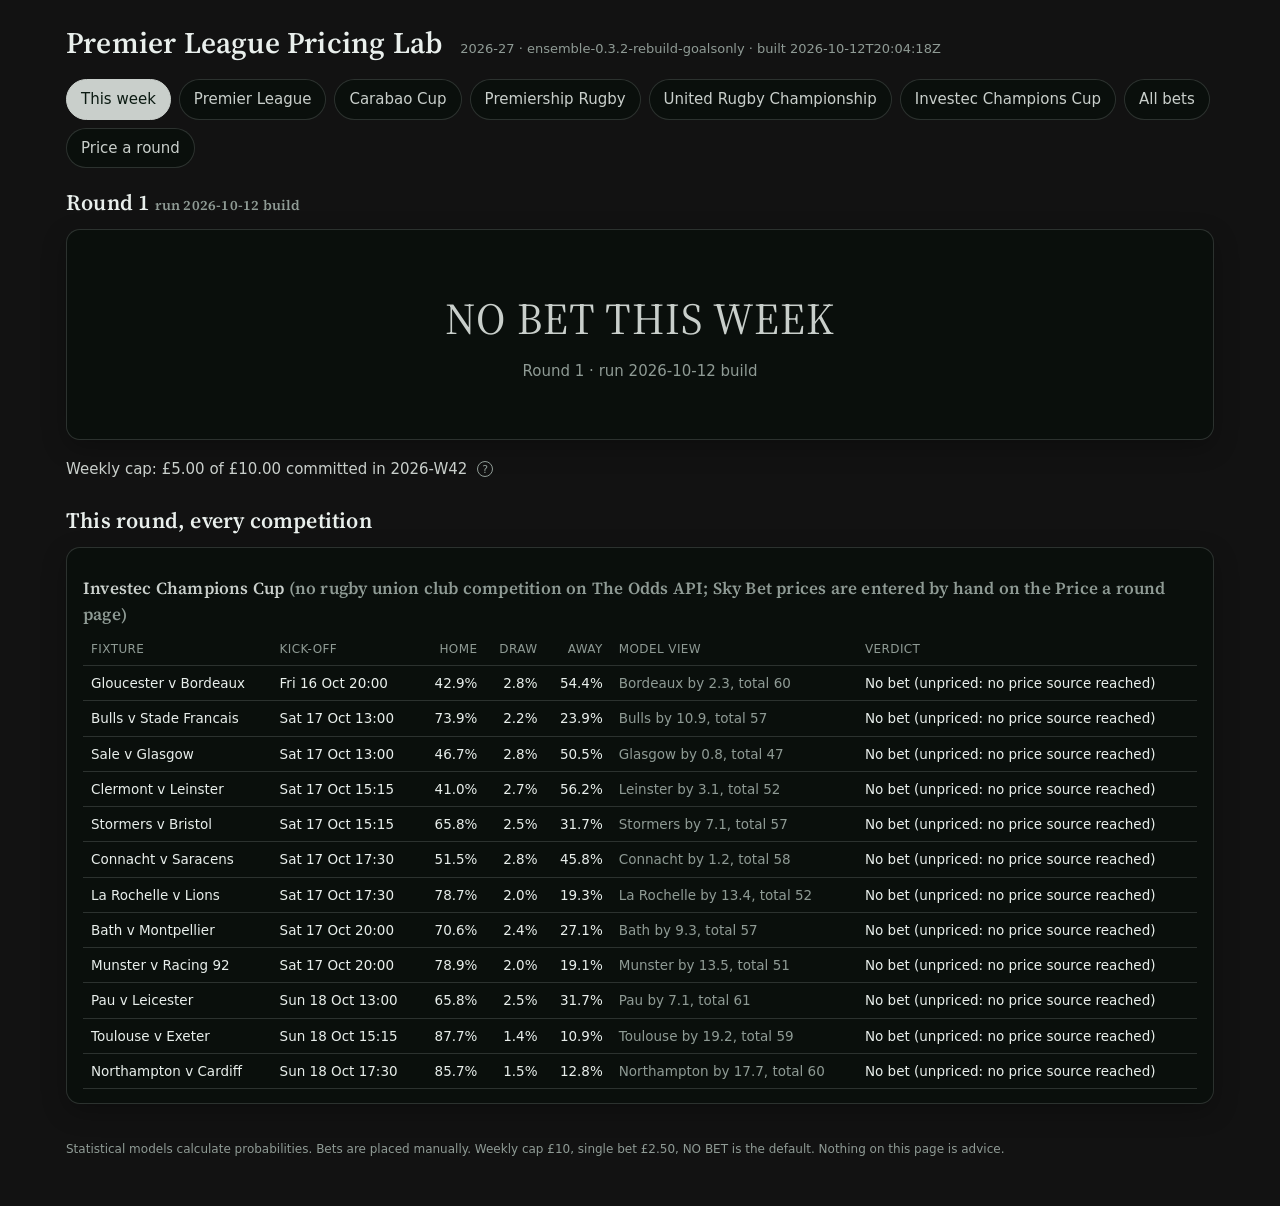
==== commit 4832ad27: "Site build 0d77bb40b6e5e57e6a306d00359e77a456e5e108" ====
--- a/index.html
+++ b/index.html
@@ -2,7 +2,7 @@
 <title>This week · Pricing Lab</title><link rel="preconnect" href="https://fonts.googleapis.com"><link rel="preconnect" href="https://fonts.gstatic.com" crossorigin>
 <link href="https://fonts.googleapis.com/css2?family=Source+Serif+4:wght@400;600&display=swap" rel="stylesheet"><link rel="stylesheet" href="styles.css">
 <link rel="manifest" href="manifest.webmanifest"><meta name="theme-color" content="#0d2318"></head><body><div class="wrap">
-<header><h1>Premier League Pricing Lab</h1><span class="sub">2026-27 · ensemble-0.3.2-rebuild-goalsonly · built 2026-10-09T08:54:23Z</span></header>
-<nav class="top"><a href="index.html" class="active">This week</a><a href="premier-league.html" class="">Premier League</a><a href="carabao-cup.html" class="">Carabao Cup</a><a href="premiership-rugby.html" class="">Premiership Rugby</a><a href="all-bets.html" class="">All bets</a></nav><h2 class="front-title">MW6 / Round 3 <span class="dim" style="font-size:14px">run 2026-10-09 T-24h</span></h2><div class="grid front-grid"><div class="card front-card fun"><div class="front-kind">FUN BET <span class="tag">ENTERTAINMENT</span></div><div class="front-fixture"><img class="crest" alt="" src="[data-uri]" style="width:40px;height:40px;font-size:10px"> <span>Coventry v Newcastle</span> <img class="crest" alt="" src="[data-uri]" style="width:40px;height:40px;font-size:10px"></div><div class="dim">Premier League · </div><div class="front-pick">Newcastle <span class="dim">(Away)</span></div><div class="front-row"><span>Sky Bet <b>2.05</b></span><span>Stake <b>£5.00</b></span><span>p_blend <b>0.5587</b></span></div><div class="dim">One £5 single, zero-strict week. Entertainment only.</div></div></div><p class="dim">Conditional on the live Sky Bet price: skip a bet if Sky is below its skip price. Bets are placed manually.</p><p class="capline">Weekly cap: £0.00 of £10.00 committed in 2026-W41 <span class="help" data-tip="GBP 10 across all competitions per week, GBP 2.50 per strict bet. NO BET is the default.">?</span></p><h2>This round, every competition</h2><div class="card"><h3>Premier League</h3><div class="scroll"><table><thead><tr><th>Fixture</th><th>Kick-off</th><th class="num">Home</th><th class="num">Draw</th><th class="num">Away</th><th>Model view</th><th>Verdict</th></tr></thead><tbody><tr><td>Arsenal v Leeds</td><td>Sat 10 Oct 12:30</td><td class="num">65.1%</td><td class="num">23.1%</td><td class="num">11.8%</td><td class="dim"></td><td>No bet (near miss)</td></tr><tr><td>Aston Villa v Brentford</td><td>Sat 10 Oct 15:00</td><td class="num">40.2%</td><td class="num">27.5%</td><td class="num">32.3%</td><td class="dim"></td><td>No bet (near miss)</td></tr><tr><td>Chelsea v Bournemouth</td><td>Sat 10 Oct 15:00</td><td class="num">45.8%</td><td class="num">26.4%</td><td class="num">27.9%</td><td class="dim"></td><td>No bet (near miss)</td></tr><tr><td>Ipswich v Fulham</td><td>Sat 10 Oct 15:00</td><td class="num">23.2%</td><td class="num">26.2%</td><td class="num">50.5%</td><td class="dim"></td><td>No bet (cap kill)</td></tr><tr><td>Sunderland v Brighton</td><td>Sat 10 Oct 15:00</td><td class="num">30.4%</td><td class="num">29.4%</td><td class="num">40.2%</td><td class="dim"></td><td>No bet (no edge)</td></tr><tr><td>Man Utd v Spurs</td><td>Sat 10 Oct 17:30</td><td class="num">51.5%</td><td class="num">25.1%</td><td class="num">23.4%</td><td class="dim"></td><td>No bet (no edge)</td></tr><tr><td>Crystal Palace v Forest</td><td>Sun 11 Oct 14:00</td><td class="num">35.9%</td><td class="num">30.7%</td><td class="num">33.4%</td><td class="dim"></td><td>No bet (no edge)</td></tr><tr><td>Hull v Everton</td><td>Sun 11 Oct 14:00</td><td class="num">24.4%</td><td class="num">32.4%</td><td class="num">43.2%</td><td class="dim"></td><td>No bet (near miss)</td></tr><tr><td>Liverpool v Man City</td><td>Sun 11 Oct 16:30</td><td class="num">31.2%</td><td class="num">26.9%</td><td class="num">41.9%</td><td class="dim"></td><td>No bet (near miss)</td></tr><tr><td>Coventry v Newcastle</td><td>Mon 12 Oct 20:00</td><td class="num">11.9%</td><td class="num">21.6%</td><td class="num">66.5%</td><td class="dim"></td><td>Fun bet</td></tr></tbody></table></div></div><div class="card"><h3>Premiership Rugby <span class="dim">(no rugby union club competition on The Odds API (only NRL, NRLW, State of Origin, Six Nations); Sky Bet is never scraped)</span></h3><div class="scroll"><table><thead><tr><th>Fixture</th><th>Kick-off</th><th class="num">Home</th><th class="num">Draw</th><th class="num">Away</th><th>Model view</th><th>Verdict</th></tr></thead><tbody><tr><td>Leicester v Gloucester</td><td>Fri 09 Oct 19:45</td><td class="num">71.2%</td><td class="num">2.1%</td><td class="num">26.7%</td><td class="dim">Leicester by 9.2, total 56</td><td>No bet (unpriced: no price source reached)</td></tr><tr><td>Northampton v Bath</td><td>Sat 10 Oct 15:05</td><td class="num">54.6%</td><td class="num">2.5%</td><td class="num">42.8%</td><td class="dim">Northampton by 2.3, total 66</td><td>No bet (unpriced: no price source reached)</td></tr><tr><td>Saracens v Bristol</td><td>Sat 10 Oct 17:30</td><td class="num">62.8%</td><td class="num">2.4%</td><td class="num">34.8%</td><td class="dim">Saracens by 5.6, total 64</td><td>No bet (unpriced: no price source reached)</td></tr><tr><td>Exeter v Newcastle</td><td>Sun 11 Oct 15:00</td><td class="num">91.8%</td><td class="num">0.9%</td><td class="num">7.3%</td><td class="dim">Exeter by 22.2, total 54</td><td>No bet (unpriced: no price source reached)</td></tr><tr><td>Sale v Harlequins</td><td>Sun 11 Oct 15:00</td><td class="num">83.1%</td><td class="num">1.6%</td><td class="num">15.4%</td><td class="dim">Sale by 15.4, total 54</td><td>No bet (unpriced: no price source reached)</td></tr></tbody></table></div></div>
+<header><h1>Premier League Pricing Lab</h1><span class="sub">2026-27 · ensemble-0.3.2-rebuild-goalsonly · built 2026-10-12T20:04:18Z</span></header>
+<nav class="top"><a href="index.html" class="active">This week</a><a href="premier-league.html" class="">Premier League</a><a href="carabao-cup.html" class="">Carabao Cup</a><a href="premiership-rugby.html" class="">Premiership Rugby</a><a href="urc.html" class="">United Rugby Championship</a><a href="champions-cup.html" class="">Investec Champions Cup</a><a href="all-bets.html" class="">All bets</a><a href="price-round.html" class="">Price a round</a></nav><h2 class="front-title">Round 1 <span class="dim" style="font-size:14px">run 2026-10-12 build</span></h2><div class="card nobet"><div class="nobet-big">NO BET THIS WEEK</div><div class="nobet-sub">Round 1 · run 2026-10-12 build</div></div><p class="capline">Weekly cap: £5.00 of £10.00 committed in 2026-W42 <span class="help" data-tip="GBP 10 across all competitions per week, GBP 2.50 per strict bet. NO BET is the default.">?</span></p><h2>This round, every competition</h2><div class="card"><h3>Investec Champions Cup <span class="dim">(no rugby union club competition on The Odds API; Sky Bet prices are entered by hand on the Price a round page)</span></h3><div class="scroll"><table><thead><tr><th>Fixture</th><th>Kick-off</th><th class="num">Home</th><th class="num">Draw</th><th class="num">Away</th><th>Model view</th><th>Verdict</th></tr></thead><tbody><tr><td>Gloucester v Bordeaux</td><td>Fri 16 Oct 20:00</td><td class="num">42.9%</td><td class="num">2.8%</td><td class="num">54.4%</td><td class="dim">Bordeaux by 2.3, total 60</td><td>No bet (unpriced: no price source reached)</td></tr><tr><td>Bulls v Stade Francais</td><td>Sat 17 Oct 13:00</td><td class="num">73.9%</td><td class="num">2.2%</td><td class="num">23.9%</td><td class="dim">Bulls by 10.9, total 57</td><td>No bet (unpriced: no price source reached)</td></tr><tr><td>Sale v Glasgow</td><td>Sat 17 Oct 13:00</td><td class="num">46.7%</td><td class="num">2.8%</td><td class="num">50.5%</td><td class="dim">Glasgow by 0.8, total 47</td><td>No bet (unpriced: no price source reached)</td></tr><tr><td>Clermont v Leinster</td><td>Sat 17 Oct 15:15</td><td class="num">41.0%</td><td class="num">2.7%</td><td class="num">56.2%</td><td class="dim">Leinster by 3.1, total 52</td><td>No bet (unpriced: no price source reached)</td></tr><tr><td>Stormers v Bristol</td><td>Sat 17 Oct 15:15</td><td class="num">65.8%</td><td class="num">2.5%</td><td class="num">31.7%</td><td class="dim">Stormers by 7.1, total 57</td><td>No bet (unpriced: no price source reached)</td></tr><tr><td>Connacht v Saracens</td><td>Sat 17 Oct 17:30</td><td class="num">51.5%</td><td class="num">2.8%</td><td class="num">45.8%</td><td class="dim">Connacht by 1.2, total 58</td><td>No bet (unpriced: no price source reached)</td></tr><tr><td>La Rochelle v Lions</td><td>Sat 17 Oct 17:30</td><td class="num">78.7%</td><td class="num">2.0%</td><td class="num">19.3%</td><td class="dim">La Rochelle by 13.4, total 52</td><td>No bet (unpriced: no price source reached)</td></tr><tr><td>Bath v Montpellier</td><td>Sat 17 Oct 20:00</td><td class="num">70.6%</td><td class="num">2.4%</td><td class="num">27.1%</td><td class="dim">Bath by 9.3, total 57</td><td>No bet (unpriced: no price source reached)</td></tr><tr><td>Munster v Racing 92</td><td>Sat 17 Oct 20:00</td><td class="num">78.9%</td><td class="num">2.0%</td><td class="num">19.1%</td><td class="dim">Munster by 13.5, total 51</td><td>No bet (unpriced: no price source reached)</td></tr><tr><td>Pau v Leicester</td><td>Sun 18 Oct 13:00</td><td class="num">65.8%</td><td class="num">2.5%</td><td class="num">31.7%</td><td class="dim">Pau by 7.1, total 61</td><td>No bet (unpriced: no price source reached)</td></tr><tr><td>Toulouse v Exeter</td><td>Sun 18 Oct 15:15</td><td class="num">87.7%</td><td class="num">1.4%</td><td class="num">10.9%</td><td class="dim">Toulouse by 19.2, total 59</td><td>No bet (unpriced: no price source reached)</td></tr><tr><td>Northampton v Cardiff</td><td>Sun 18 Oct 17:30</td><td class="num">85.7%</td><td class="num">1.5%</td><td class="num">12.8%</td><td class="dim">Northampton by 17.7, total 60</td><td>No bet (unpriced: no price source reached)</td></tr></tbody></table></div></div>
 <footer>Statistical models calculate probabilities. Bets are placed manually. Weekly cap £10, single bet £2.50, NO BET is the default. Nothing on this page is advice.</footer>
 </div><script src="app.js"></script></body></html>
--- a/styles.css
+++ b/styles.css
@@ -52,3 +52,12 @@
 @media (max-width:520px){.front-pick{font-size:24px}.nobet-big{font-size:32px}}
 footer{margin-top:36px;color:var(--silver-dim);font-size:12px}
 @media (max-width:520px){.fixture{grid-template-columns:1fr auto 1fr}.crest,.badge{width:44px;height:44px}}
+.pr-btn{font:inherit;padding:9px 16px;border-radius:999px;border:1px solid var(--line);background:var(--card);color:var(--silver);cursor:pointer;text-decoration:none;display:inline-block}
+.pr-btn.pr-primary{background:var(--silver);color:#0b1a12;border-color:var(--silver);font-weight:600}
+.pr-btn.pr-disabled{opacity:.45;cursor:not-allowed}
+.pr-fx .pr-head{display:flex;justify-content:space-between;align-items:baseline;gap:8px;flex-wrap:wrap}.pr-teams{font-family:var(--serif);font-size:18px}
+.pr-view{text-align:center;font-size:12px;margin-top:4px}
+.pr-row{display:grid;grid-template-columns:repeat(4,minmax(0,1fr));gap:6px;margin-top:8px}.pr-row label{grid-column:1/-1;font-size:11px;color:var(--silver-dim);text-transform:uppercase;letter-spacing:.4px}
+.pr-row input{width:100%;min-width:0;font:inherit;font-variant-numeric:tabular-nums;padding:8px 8px;border-radius:8px;border:1px solid var(--line);background:rgba(20,28,24,.9);color:var(--ink)}
+.pr-row input:focus{outline:none;border-color:var(--green)}.pr-opt input{opacity:.85}.pr-lines{font-size:12px;margin-top:8px;line-height:1.45}
+code{background:rgba(201,207,203,.12);padding:1px 5px;border-radius:5px}
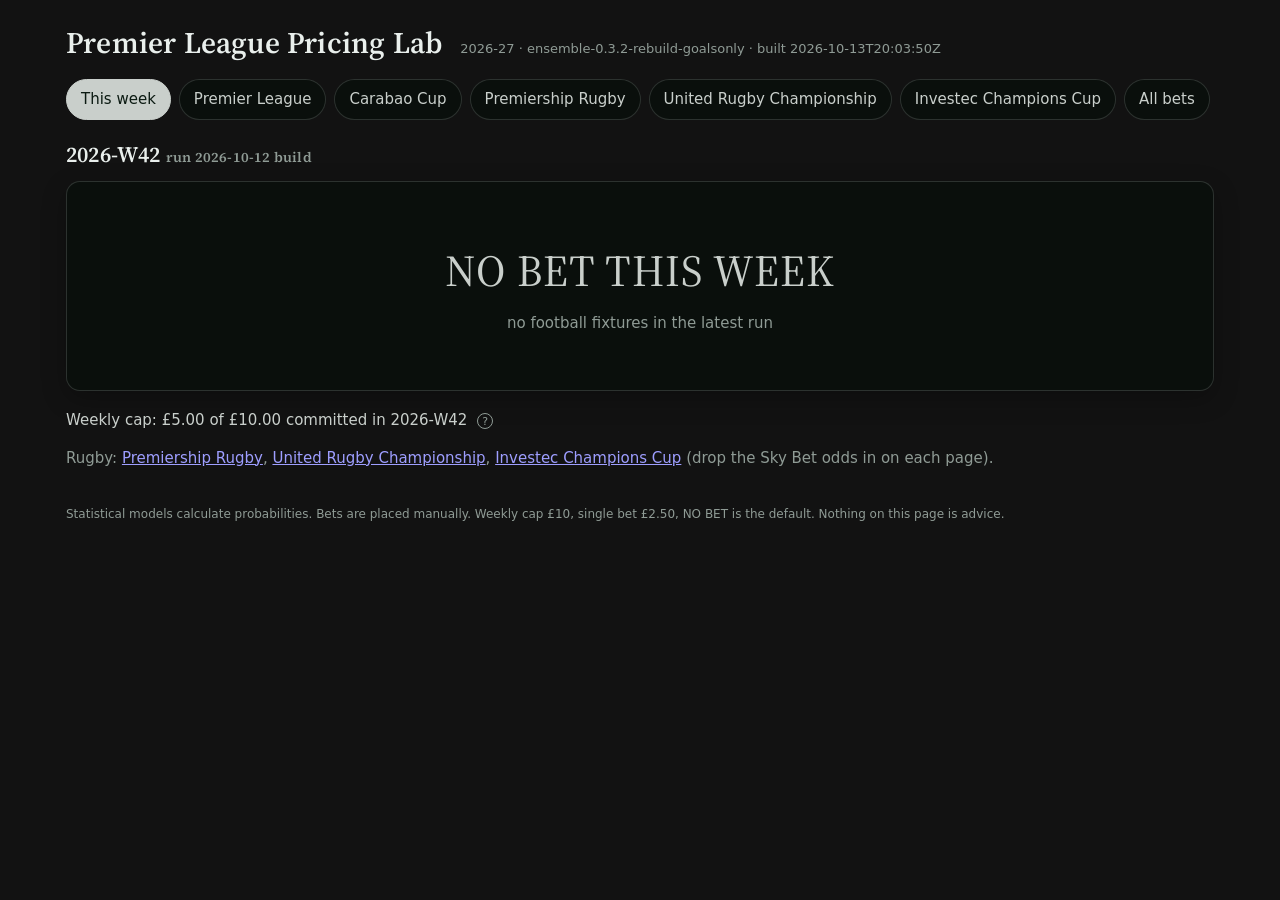
==== commit 2daf1d26: "Site build 07d55fa60348e7556415c78ea85740f49faa84ff" ====
--- a/index.html
+++ b/index.html
@@ -2,7 +2,7 @@
 <title>This week · Pricing Lab</title><link rel="preconnect" href="https://fonts.googleapis.com"><link rel="preconnect" href="https://fonts.gstatic.com" crossorigin>
 <link href="https://fonts.googleapis.com/css2?family=Source+Serif+4:wght@400;600&display=swap" rel="stylesheet"><link rel="stylesheet" href="styles.css">
 <link rel="manifest" href="manifest.webmanifest"><meta name="theme-color" content="#0d2318"></head><body><div class="wrap">
-<header><h1>Premier League Pricing Lab</h1><span class="sub">2026-27 · ensemble-0.3.2-rebuild-goalsonly · built 2026-10-12T20:04:18Z</span></header>
-<nav class="top"><a href="index.html" class="active">This week</a><a href="premier-league.html" class="">Premier League</a><a href="carabao-cup.html" class="">Carabao Cup</a><a href="premiership-rugby.html" class="">Premiership Rugby</a><a href="urc.html" class="">United Rugby Championship</a><a href="champions-cup.html" class="">Investec Champions Cup</a><a href="all-bets.html" class="">All bets</a><a href="price-round.html" class="">Price a round</a></nav><h2 class="front-title">Round 1 <span class="dim" style="font-size:14px">run 2026-10-12 build</span></h2><div class="card nobet"><div class="nobet-big">NO BET THIS WEEK</div><div class="nobet-sub">Round 1 · run 2026-10-12 build</div></div><p class="capline">Weekly cap: £5.00 of £10.00 committed in 2026-W42 <span class="help" data-tip="GBP 10 across all competitions per week, GBP 2.50 per strict bet. NO BET is the default.">?</span></p><h2>This round, every competition</h2><div class="card"><h3>Investec Champions Cup <span class="dim">(no rugby union club competition on The Odds API; Sky Bet prices are entered by hand on the Price a round page)</span></h3><div class="scroll"><table><thead><tr><th>Fixture</th><th>Kick-off</th><th class="num">Home</th><th class="num">Draw</th><th class="num">Away</th><th>Model view</th><th>Verdict</th></tr></thead><tbody><tr><td>Gloucester v Bordeaux</td><td>Fri 16 Oct 20:00</td><td class="num">42.9%</td><td class="num">2.8%</td><td class="num">54.4%</td><td class="dim">Bordeaux by 2.3, total 60</td><td>No bet (unpriced: no price source reached)</td></tr><tr><td>Bulls v Stade Francais</td><td>Sat 17 Oct 13:00</td><td class="num">73.9%</td><td class="num">2.2%</td><td class="num">23.9%</td><td class="dim">Bulls by 10.9, total 57</td><td>No bet (unpriced: no price source reached)</td></tr><tr><td>Sale v Glasgow</td><td>Sat 17 Oct 13:00</td><td class="num">46.7%</td><td class="num">2.8%</td><td class="num">50.5%</td><td class="dim">Glasgow by 0.8, total 47</td><td>No bet (unpriced: no price source reached)</td></tr><tr><td>Clermont v Leinster</td><td>Sat 17 Oct 15:15</td><td class="num">41.0%</td><td class="num">2.7%</td><td class="num">56.2%</td><td class="dim">Leinster by 3.1, total 52</td><td>No bet (unpriced: no price source reached)</td></tr><tr><td>Stormers v Bristol</td><td>Sat 17 Oct 15:15</td><td class="num">65.8%</td><td class="num">2.5%</td><td class="num">31.7%</td><td class="dim">Stormers by 7.1, total 57</td><td>No bet (unpriced: no price source reached)</td></tr><tr><td>Connacht v Saracens</td><td>Sat 17 Oct 17:30</td><td class="num">51.5%</td><td class="num">2.8%</td><td class="num">45.8%</td><td class="dim">Connacht by 1.2, total 58</td><td>No bet (unpriced: no price source reached)</td></tr><tr><td>La Rochelle v Lions</td><td>Sat 17 Oct 17:30</td><td class="num">78.7%</td><td class="num">2.0%</td><td class="num">19.3%</td><td class="dim">La Rochelle by 13.4, total 52</td><td>No bet (unpriced: no price source reached)</td></tr><tr><td>Bath v Montpellier</td><td>Sat 17 Oct 20:00</td><td class="num">70.6%</td><td class="num">2.4%</td><td class="num">27.1%</td><td class="dim">Bath by 9.3, total 57</td><td>No bet (unpriced: no price source reached)</td></tr><tr><td>Munster v Racing 92</td><td>Sat 17 Oct 20:00</td><td class="num">78.9%</td><td class="num">2.0%</td><td class="num">19.1%</td><td class="dim">Munster by 13.5, total 51</td><td>No bet (unpriced: no price source reached)</td></tr><tr><td>Pau v Leicester</td><td>Sun 18 Oct 13:00</td><td class="num">65.8%</td><td class="num">2.5%</td><td class="num">31.7%</td><td class="dim">Pau by 7.1, total 61</td><td>No bet (unpriced: no price source reached)</td></tr><tr><td>Toulouse v Exeter</td><td>Sun 18 Oct 15:15</td><td class="num">87.7%</td><td class="num">1.4%</td><td class="num">10.9%</td><td class="dim">Toulouse by 19.2, total 59</td><td>No bet (unpriced: no price source reached)</td></tr><tr><td>Northampton v Cardiff</td><td>Sun 18 Oct 17:30</td><td class="num">85.7%</td><td class="num">1.5%</td><td class="num">12.8%</td><td class="dim">Northampton by 17.7, total 60</td><td>No bet (unpriced: no price source reached)</td></tr></tbody></table></div></div>
+<header><h1>Premier League Pricing Lab</h1><span class="sub">2026-27 · ensemble-0.3.2-rebuild-goalsonly · built 2026-10-13T20:03:50Z</span></header>
+<nav class="top"><a href="index.html" class="active">This week</a><a href="premier-league.html" class="">Premier League</a><a href="carabao-cup.html" class="">Carabao Cup</a><a href="premiership-rugby.html" class="">Premiership Rugby</a><a href="urc.html" class="">United Rugby Championship</a><a href="champions-cup.html" class="">Investec Champions Cup</a><a href="all-bets.html" class="">All bets</a></nav><h2 class="front-title">2026-W42 <span class="dim" style="font-size:14px">run 2026-10-12 build</span></h2><div class="card nobet"><div class="nobet-big">NO BET THIS WEEK</div><div class="nobet-sub">no football fixtures in the latest run</div></div><p class="capline">Weekly cap: £5.00 of £10.00 committed in 2026-W42 <span class="help" data-tip="GBP 10 across all competitions per week, GBP 2.50 per strict bet. NO BET is the default.">?</span></p><p class="dim">Rugby: <a href="premiership-rugby.html">Premiership Rugby</a>, <a href="urc.html">United Rugby Championship</a>, <a href="champions-cup.html">Investec Champions Cup</a> (drop the Sky Bet odds in on each page).</p>
 <footer>Statistical models calculate probabilities. Bets are placed manually. Weekly cap £10, single bet £2.50, NO BET is the default. Nothing on this page is advice.</footer>
 </div><script src="app.js"></script></body></html>
--- a/styles.css
+++ b/styles.css
@@ -61,3 +61,6 @@
 .pr-row input{width:100%;min-width:0;font:inherit;font-variant-numeric:tabular-nums;padding:8px 8px;border-radius:8px;border:1px solid var(--line);background:rgba(20,28,24,.9);color:var(--ink)}
 .pr-row input:focus{outline:none;border-color:var(--green)}.pr-opt input{opacity:.85}.pr-lines{font-size:12px;margin-top:8px;line-height:1.45}
 code{background:rgba(201,207,203,.12);padding:1px 5px;border-radius:5px}
+.pr-label{display:block;font-size:12px;color:var(--silver-dim);text-transform:uppercase;letter-spacing:.5px;margin-bottom:6px}
+#pr-paste{width:100%;font:inherit;font-variant-numeric:tabular-nums;padding:10px;border-radius:10px;border:1px solid var(--line);background:rgba(20,28,24,.9);color:var(--ink);resize:vertical;min-height:90px}
+#pr-paste:focus{outline:none;border-color:var(--green)}
